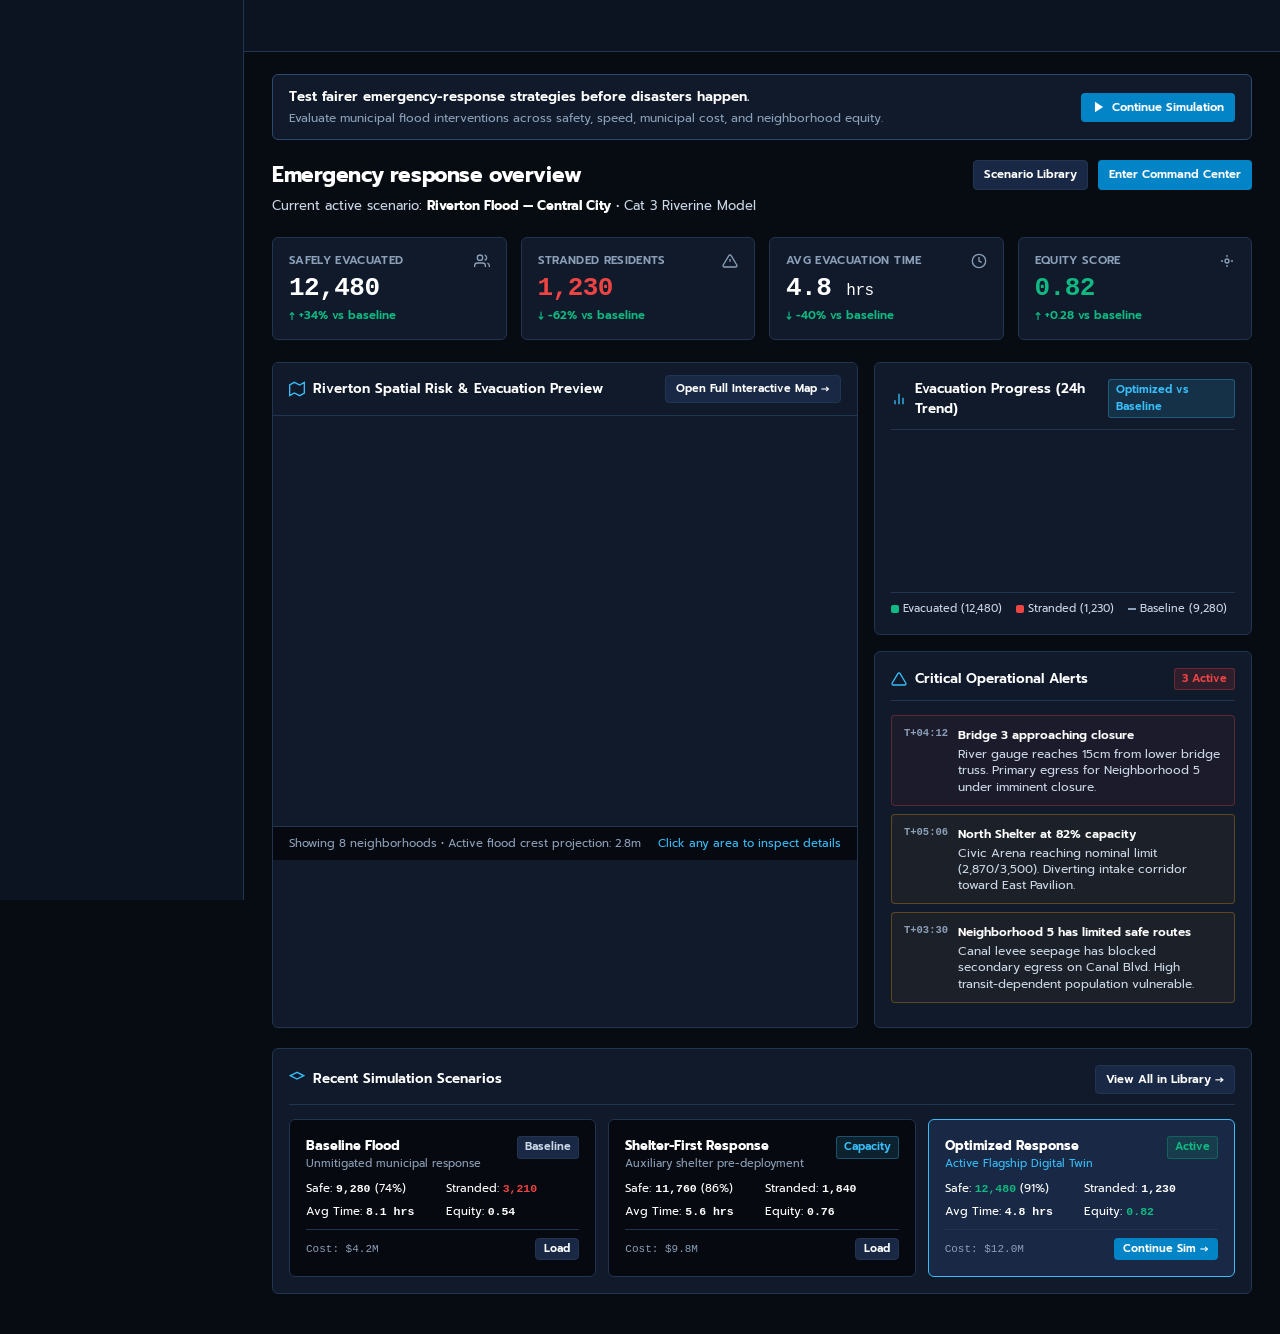
==== index.html @ fa8da75f "initial commit" ====
<!DOCTYPE html>
<html lang="en">
<head>
  <meta charset="UTF-8">
  <meta name="viewport" content="width=device-width, initial-scale=1.0">
  <title>CrisisSim — Emergency Response Digital Twin</title>
  <link rel="stylesheet" href="css/style.css">
  <link rel="stylesheet" href="css/map.css">
</head>
<body>
  <div class="app-container">
    <aside class="app-sidebar" id="app-sidebar"></aside>

    <div class="app-main">
      <header class="app-header" id="app-header"></header>

      <main class="page-viewport">
        <div class="product-statement-banner">
          <div>
            <div class="product-statement-text">Test fairer emergency-response strategies before disasters happen.</div>
            <div class="product-statement-sub">Evaluate municipal flood interventions across safety, speed, municipal cost, and neighborhood equity.</div>
          </div>
          <div class="page-actions">
            <a href="command-center.html" class="btn btn-primary btn-sm">
              <svg width="14" height="14" viewBox="0 0 24 24" fill="currentColor"><polygon points="5 3 19 12 5 21 5 3"></polygon></svg>
              <span>Continue Simulation</span>
            </a>
          </div>
        </div>

        <div class="page-header">
          <div class="page-header-text">
            <h1 class="page-title">Emergency response overview</h1>
            <div class="page-subtitle">Current active scenario: <strong style="color:var(--text-primary);">Riverton Flood — Central City</strong> • Cat 3 Riverine Model</div>
          </div>
          <div class="page-actions">
            <a href="scenarios.html" class="btn btn-secondary btn-sm">Scenario Library</a>
            <a href="command-center.html" class="btn btn-primary btn-sm">Enter Command Center</a>
          </div>
        </div>

        <div class="metrics-grid-4">
          <div class="metric-card">
            <div class="metric-card-top">
              <span class="metric-label">Safely Evacuated</span>
              <svg class="metric-icon" width="16" height="16" viewBox="0 0 24 24" fill="none" stroke="currentColor" stroke-width="2"><path d="M17 21v-2a4 4 0 0 0-4-4H5a4 4 0 0 0-4 4v2"></path><circle cx="9" cy="7" r="4"></circle><path d="M23 21v-2a4 4 0 0 0-3-3.87"></path><path d="M16 3.13a4 4 0 0 1 0 7.75"></path></svg>
            </div>
            <div class="metric-value">12,480</div>
            <div class="metric-sub positive">
              <span>↑ +34% vs baseline</span>
            </div>
          </div>

          <div class="metric-card">
            <div class="metric-card-top">
              <span class="metric-label">Stranded Residents</span>
              <svg class="metric-icon" width="16" height="16" viewBox="0 0 24 24" fill="none" stroke="currentColor" stroke-width="2"><path d="M10.29 3.86L1.82 18a2 2 0 0 0 1.71 3h16.94a2 2 0 0 0 1.71-3L13.71 3.86a2 2 0 0 0-3.42 0z"></path><line x1="12" y1="9" x2="12" y2="13"></line><line x1="12" y1="17" x2="12.01" y2="17"></line></svg>
            </div>
            <div class="metric-value" style="color:var(--accent-danger);">1,230</div>
            <div class="metric-sub positive">
              <span>↓ -62% vs baseline</span>
            </div>
          </div>

          <div class="metric-card">
            <div class="metric-card-top">
              <span class="metric-label">Avg Evacuation Time</span>
              <svg class="metric-icon" width="16" height="16" viewBox="0 0 24 24" fill="none" stroke="currentColor" stroke-width="2"><circle cx="12" cy="12" r="10"></circle><polyline points="12 6 12 12 16 14"></polyline></svg>
            </div>
            <div class="metric-value">4.8 <span style="font-size:16px; font-weight:500;">hrs</span></div>
            <div class="metric-sub positive">
              <span>↓ -40% vs baseline</span>
            </div>
          </div>

          <div class="metric-card">
            <div class="metric-card-top">
              <span class="metric-label">Equity Score</span>
              <svg class="metric-icon" width="16" height="16" viewBox="0 0 24 24" fill="none" stroke="currentColor" stroke-width="2"><circle cx="12" cy="12" r="3"></circle><path d="M3 12h3M18 12h3M12 3v3M12 18v3"></path></svg>
            </div>
            <div class="metric-value" style="color:var(--accent-safe);">0.82</div>
            <div class="metric-sub positive">
              <span>↑ +0.28 vs baseline</span>
            </div>
          </div>
        </div>

        <div style="display:grid; grid-template-columns: 1.55fr 1fr; gap:16px; margin-bottom:20px;">
          <div class="card" style="display:flex; flex-direction:column; padding:0; overflow:hidden;">
            <div class="card-header" style="padding:12px 16px; margin:0; background:var(--bg-card);">
              <div class="card-title">
                <svg width="16" height="16" viewBox="0 0 24 24" fill="none" stroke="currentColor" stroke-width="2"><polygon points="1 6 1 22 8 18 16 22 23 18 23 2 16 6 8 2 1 6"></polygon></svg>
                <span>Riverton Spatial Risk & Evacuation Preview</span>
              </div>
              <a href="command-center.html" class="btn btn-secondary btn-sm" style="font-size:11px;">
                Open Full Interactive Map →
              </a>
            </div>
            <div id="dashboard-map-container" style="height:410px; width:100%;"></div>
            <div style="padding:8px 16px; background:var(--bg-inset); font-size:11.5px; color:var(--text-muted); display:flex; justify-content:space-between; border-top:1px solid var(--border-subtle);">
              <span>Showing 8 neighborhoods • Active flood crest projection: 2.8m</span>
              <span style="color:var(--accent-flood-light);">Click any area to inspect details</span>
            </div>
          </div>

          <div style="display:flex; flex-direction:column; gap:16px;">
            <div class="card">
              <div class="card-header">
                <div class="card-title">
                  <svg width="16" height="16" viewBox="0 0 24 24" fill="none" stroke="currentColor" stroke-width="2"><line x1="18" y1="20" x2="18" y2="10"></line><line x1="12" y1="20" x2="12" y2="4"></line><line x1="6" y1="20" x2="6" y2="14"></line></svg>
                  <span>Evacuation Progress (24h Trend)</span>
                </div>
                <span class="badge badge-info">Optimized vs Baseline</span>
              </div>
              <div id="dashboard-progress-chart" style="height:140px; margin-bottom:8px;"></div>
              <div style="display:flex; gap:14px; font-size:11px; color:var(--text-secondary); border-top:1px solid var(--border-subtle); padding-top:8px;">
                <span style="display:flex; align-items:center; gap:4px;"><span style="width:8px; height:8px; background:var(--accent-safe); border-radius:2px;"></span> Evacuated (12,480)</span>
                <span style="display:flex; align-items:center; gap:4px;"><span style="width:8px; height:8px; background:var(--accent-danger); border-radius:2px;"></span> Stranded (1,230)</span>
                <span style="display:flex; align-items:center; gap:4px;"><span style="width:8px; height:2px; background:var(--text-muted);"></span> Baseline (9,280)</span>
              </div>
            </div>

            <div class="card" style="flex:1;">
              <div class="card-header">
                <div class="card-title">
                  <svg width="16" height="16" viewBox="0 0 24 24" fill="none" stroke="currentColor" stroke-width="2"><path d="M10.29 3.86L1.82 18a2 2 0 0 0 1.71 3h16.94a2 2 0 0 0 1.71-3L13.71 3.86a2 2 0 0 0-3.42 0z"></path></svg>
                  <span>Critical Operational Alerts</span>
                </div>
                <span class="badge badge-danger">3 Active</span>
              </div>
              <div class="alert-item alert-danger">
                <div class="alert-time">T+04:12</div>
                <div>
                  <div class="alert-title">Bridge 3 approaching closure</div>
                  <div class="alert-desc">River gauge reaches 15cm from lower bridge truss. Primary egress for Neighborhood 5 under imminent closure.</div>
                </div>
              </div>
              <div class="alert-item alert-warning">
                <div class="alert-time">T+05:06</div>
                <div>
                  <div class="alert-title">North Shelter at 82% capacity</div>
                  <div class="alert-desc">Civic Arena reaching nominal limit (2,870/3,500). Diverting intake corridor toward East Pavilion.</div>
                </div>
              </div>
              <div class="alert-item alert-warning">
                <div class="alert-time">T+03:30</div>
                <div>
                  <div class="alert-title">Neighborhood 5 has limited safe routes</div>
                  <div class="alert-desc">Canal levee seepage has blocked secondary egress on Canal Blvd. High transit-dependent population vulnerable.</div>
                </div>
              </div>
            </div>
          </div>
        </div>

        <div class="card">
          <div class="card-header">
            <div class="card-title">
              <svg width="16" height="16" viewBox="0 0 24 24" fill="none" stroke="currentColor" stroke-width="2"><polygon points="12 2 2 7 12 12 22 7 12 2"></polygon></svg>
              <span>Recent Simulation Scenarios</span>
            </div>
            <a href="scenarios.html" class="btn btn-secondary btn-sm">View All in Library →</a>
          </div>
          <div style="display:grid; grid-template-columns: repeat(3, 1fr); gap:12px;">
            <div class="card" style="background:var(--bg-inset); border-color:var(--border-subtle);">
              <div style="display:flex; justify-content:space-between; align-items:flex-start; margin-bottom:8px;">
                <div>
                  <div style="font-weight:700; color:var(--text-primary); font-size:13px;">Baseline Flood</div>
                  <div style="font-size:11px; color:var(--text-muted);">Unmitigated municipal response</div>
                </div>
                <span class="badge badge-neutral">Baseline</span>
              </div>
              <div style="display:grid; grid-template-columns: 1fr 1fr; gap:6px; font-size:11.5px; margin:8px 0;">
                <div>Safe: <strong class="tabular-nums">9,280</strong> (74%)</div>
                <div>Stranded: <strong class="tabular-nums" style="color:var(--accent-danger);">3,210</strong></div>
                <div>Avg Time: <strong class="tabular-nums">8.1 hrs</strong></div>
                <div>Equity: <strong class="tabular-nums">0.54</strong></div>
              </div>
              <div style="border-top:1px solid var(--border-subtle); padding-top:8px; display:flex; justify-content:space-between; align-items:center;">
                <span style="font-size:11px; color:var(--text-muted); font-family:var(--font-mono);">Cost: $4.2M</span>
                <a href="command-center.html" class="btn btn-secondary btn-sm" style="padding:2px 8px; font-size:11px;">Load</a>
              </div>
            </div>

            <div class="card" style="background:var(--bg-inset); border-color:var(--border-subtle);">
              <div style="display:flex; justify-content:space-between; align-items:flex-start; margin-bottom:8px;">
                <div>
                  <div style="font-weight:700; color:var(--text-primary); font-size:13px;">Shelter-First Response</div>
                  <div style="font-size:11px; color:var(--text-muted);">Auxiliary shelter pre-deployment</div>
                </div>
                <span class="badge badge-info">Capacity</span>
              </div>
              <div style="display:grid; grid-template-columns: 1fr 1fr; gap:6px; font-size:11.5px; margin:8px 0;">
                <div>Safe: <strong class="tabular-nums">11,760</strong> (86%)</div>
                <div>Stranded: <strong class="tabular-nums">1,840</strong></div>
                <div>Avg Time: <strong class="tabular-nums">5.6 hrs</strong></div>
                <div>Equity: <strong class="tabular-nums">0.76</strong></div>
              </div>
              <div style="border-top:1px solid var(--border-subtle); padding-top:8px; display:flex; justify-content:space-between; align-items:center;">
                <span style="font-size:11px; color:var(--text-muted); font-family:var(--font-mono);">Cost: $9.8M</span>
                <a href="command-center.html" class="btn btn-secondary btn-sm" style="padding:2px 8px; font-size:11px;">Load</a>
              </div>
            </div>

            <div class="card" style="background:var(--bg-surface); border-color:var(--accent-flood-light);">
              <div style="display:flex; justify-content:space-between; align-items:flex-start; margin-bottom:8px;">
                <div>
                  <div style="font-weight:700; color:var(--text-primary); font-size:13px;">Optimized Response</div>
                  <div style="font-size:11px; color:var(--accent-flood-light);">Active Flagship Digital Twin</div>
                </div>
                <span class="badge badge-success">Active</span>
              </div>
              <div style="display:grid; grid-template-columns: 1fr 1fr; gap:6px; font-size:11.5px; margin:8px 0;">
                <div>Safe: <strong class="tabular-nums" style="color:var(--accent-safe);">12,480</strong> (91%)</div>
                <div>Stranded: <strong class="tabular-nums">1,230</strong></div>
                <div>Avg Time: <strong class="tabular-nums">4.8 hrs</strong></div>
                <div>Equity: <strong class="tabular-nums" style="color:var(--accent-safe);">0.82</strong></div>
              </div>
              <div style="border-top:1px solid var(--border-subtle); padding-top:8px; display:flex; justify-content:space-between; align-items:center;">
                <span style="font-size:11px; color:var(--text-muted); font-family:var(--font-mono);">Cost: $12.0M</span>
                <a href="command-center.html" class="btn btn-primary btn-sm" style="padding:2px 8px; font-size:11px;">Continue Sim →</a>
              </div>
            </div>
          </div>
        </div>
      </main>
    </div>
  </div>

  <script src="js/data.js"></script>
  <script src="js/state.js"></script>
  <script src="js/common.js"></script>
  <script src="js/charts.js"></script>
  <script src="js/map.js"></script>
  <script>
    document.addEventListener("DOMContentLoaded", () => {
      CrisisCommon.initShell("dashboard");
      CrisisCharts.renderEvacuationProgressChart("dashboard-progress-chart");
      new RivertonCityMap("dashboard-map-container", { isCompact: true, showControls: false });
    });
  </script>
</body>
</html>
---- css/style.css ----
@import url('https://fonts.googleapis.com/css2?family=Prompt:ital,wght@0,300;0,400;0,500;0,600;0,700;0,800;1,400&display=swap');

:root {
  --bg-primary: #070b12;
  --bg-secondary: #0c1421;
  --bg-card: #101a2b;
  --bg-card-hover: #152238;
  --bg-surface: #192945;
  --bg-inset: #06090f;

  --border-subtle: #223450;
  --border-strong: #2f4870;
  --border-focus: #38bdf8;

  --text-primary: #ffffff;
  --text-secondary: #cbd7e6;
  --text-muted: #8b9fb8;
  --text-inverse: #070b12;

  --accent-flood: #0284c7;
  --accent-flood-light: #38bdf8;
  --accent-safe: #10b981;
  --accent-safe-bg: rgba(16, 185, 129, 0.14);
  --accent-caution: #f59e0b;
  --accent-caution-bg: rgba(245, 158, 11, 0.14);
  --accent-danger: #ef4444;
  --accent-danger-bg: rgba(239, 68, 68, 0.14);
  --accent-cyan: #06b6d4;
  --accent-purple: #8b5cf6;

  --radius-xs: 3px;
  --radius-sm: 4px;
  --radius-md: 6px;
  --radius-lg: 8px;

  --font-sans: 'Prompt', -apple-system, BlinkMacSystemFont, "Segoe UI", Roboto, sans-serif;
  --font-mono: ui-monospace, SFMono-Regular, "SF Mono", Menlo, Consolas, monospace;

  --sidebar-width: 244px;
  --sidebar-collapsed-width: 60px;
  --header-height: 52px;
}

html.theme-light {
  --bg-primary: #f8fafc;
  --bg-secondary: #f1f5f9;
  --bg-card: #ffffff;
  --bg-card-hover: #f8fafc;
  --bg-surface: #e2e8f0;
  --bg-inset: #f1f5f9;

  --border-subtle: #cbd5e1;
  --border-strong: #94a3b8;
  --border-focus: #0284c7;

  --text-primary: #0f172a;
  --text-secondary: #334155;
  --text-muted: #64748b;
  --text-inverse: #ffffff;

  --accent-safe-bg: rgba(16, 185, 129, 0.12);
  --accent-caution-bg: rgba(245, 158, 11, 0.12);
  --accent-danger-bg: rgba(239, 68, 68, 0.12);
}

html.high-contrast {
  --bg-primary: #000000;
  --bg-secondary: #050505;
  --bg-card: #0a0a0a;
  --border-subtle: #ffffff;
  --border-strong: #ffffff;
  --text-primary: #ffffff;
  --text-secondary: #f1f5f9;
  --text-muted: #cbd5e1;
}

html.reduced-motion *,
html.reduced-motion *::before,
html.reduced-motion *::after {
  animation-duration: 0.001ms !important;
  animation-iteration-count: 1 !important;
  transition-duration: 0.001ms !important;
}

html.larger-labels .map-label {
  font-size: 13px !important;
  font-weight: 700 !important;
}

*, *::before, *::after {
  box-sizing: border-box;
  margin: 0;
  padding: 0;
}

body {
  font-family: var(--font-sans);
  background-color: var(--bg-primary);
  color: var(--text-primary);
  line-height: 1.5;
  font-size: 13.5px;
  -webkit-font-smoothing: antialiased;
  min-height: 100vh;
  display: flex;
  overflow-x: hidden;
}

a {
  color: inherit;
  text-decoration: none;
}

button, input, select, textarea {
  font-family: inherit;
  font-size: inherit;
  color: inherit;
}

button:focus-visible, a:focus-visible, input:focus-visible, select:focus-visible {
  outline: 2px solid var(--border-focus);
  outline-offset: 1px;
}

.tabular-nums {
  font-variant-numeric: tabular-nums;
  font-family: var(--font-mono);
}

.app-container {
  display: flex;
  width: 100vw;
  min-height: 100vh;
}

.app-sidebar {
  width: var(--sidebar-width);
  background: var(--bg-secondary);
  border-right: 1px solid var(--border-subtle);
  display: flex;
  flex-direction: column;
  flex-shrink: 0;
  height: 100vh;
  position: sticky;
  top: 0;
  z-index: 40;
  transition: width 0.2s cubic-bezier(0.16, 1, 0.3, 1);
}

.app-sidebar.collapsed {
  width: var(--sidebar-collapsed-width);
}

.app-sidebar.collapsed .brand-text,
.app-sidebar.collapsed .brand-sub,
.app-sidebar.collapsed .nav-section-title,
.app-sidebar.collapsed .nav-item span:not(.badge-count),
.app-sidebar.collapsed .badge-count,
.app-sidebar.collapsed .sidebar-footer {
  display: none !important;
}

.app-sidebar.collapsed .nav-item {
  justify-content: center;
  padding: 10px 0;
}

.app-sidebar.collapsed .sidebar-header {
  padding: 0;
  justify-content: center;
}

.sidebar-header {
  height: var(--header-height);
  padding: 0 16px;
  display: flex;
  align-items: center;
  justify-content: space-between;
  gap: 8px;
  border-bottom: 1px solid var(--border-subtle);
}

.brand-badge {
  display: flex;
  align-items: center;
  gap: 8px;
  font-weight: 700;
  font-size: 15px;
  letter-spacing: -0.01em;
}

.brand-text {
  color: var(--text-primary);
}

.brand-sub {
  font-size: 9.5px;
  font-weight: 600;
  letter-spacing: 0.08em;
  text-transform: uppercase;
  color: var(--text-muted);
  display: block;
  line-height: 1;
  margin-top: 2px;
}

.sidebar-collapse-btn {
  background: transparent;
  border: 1px solid var(--border-subtle);
  color: var(--text-secondary);
  width: 26px;
  height: 26px;
  border-radius: var(--radius-sm);
  display: inline-flex;
  align-items: center;
  justify-content: center;
  cursor: pointer;
  transition: background 0.15s, color 0.15s;
}

.sidebar-collapse-btn:hover {
  background: var(--bg-card);
  color: var(--text-primary);
  border-color: var(--border-strong);
}

.sidebar-nav {
  flex: 1;
  padding: 12px 8px;
  overflow-y: auto;
  display: flex;
  flex-direction: column;
  gap: 2px;
}

.nav-section-title {
  font-size: 10.5px;
  text-transform: uppercase;
  letter-spacing: 0.06em;
  color: var(--text-muted);
  font-weight: 700;
  padding: 14px 10px 5px 10px;
}

.nav-section-title:first-child {
  padding-top: 4px;
}

.nav-item {
  display: flex;
  align-items: center;
  gap: 10px;
  padding: 8px 10px;
  border-radius: var(--radius-sm);
  color: var(--text-secondary);
  font-size: 13px;
  font-weight: 500;
  cursor: default;
  transition: background 0.15s, color 0.15s;
}

.nav-item:hover {
  background: var(--bg-card);
  color: var(--text-primary);
}

.nav-item.active {
  background: var(--bg-surface);
  color: var(--text-primary);
  font-weight: 600;
}

.nav-item svg {
  width: 16px;
  height: 16px;
  flex-shrink: 0;
  stroke-width: 1.9;
  display: inline-block;
  vertical-align: middle;
}

.nav-item .badge-count {
  margin-left: auto;
  font-size: 11px;
  padding: 1px 6px;
  border-radius: var(--radius-xs);
  background: var(--bg-inset);
  color: var(--text-muted);
  border: 1px solid var(--border-subtle);
  font-family: var(--font-mono);
}

.sidebar-footer {
  padding: 12px;
  border-top: 1px solid var(--border-subtle);
  background: var(--bg-inset);
  font-size: 11px;
}

.footer-disclaimer-box {
  padding: 8px 10px;
  border-radius: var(--radius-sm);
  background: var(--bg-card);
  border: 1px solid var(--border-subtle);
  color: var(--text-secondary);
  line-height: 1.4;
}

.app-main {
  flex: 1;
  display: flex;
  flex-direction: column;
  min-width: 0;
  min-height: 100vh;
}

.app-header {
  height: var(--header-height);
  background: var(--bg-secondary);
  border-bottom: 1px solid var(--border-subtle);
  padding: 0 20px;
  display: flex;
  align-items: center;
  justify-content: space-between;
  position: sticky;
  top: 0;
  z-index: 30;
}

.header-left {
  display: flex;
  align-items: center;
  gap: 16px;
}

.header-scenario-selector {
  display: flex;
  align-items: center;
  gap: 8px;
}

.header-scenario-selector label {
  font-size: 11px;
  text-transform: uppercase;
  color: var(--text-muted);
  font-weight: 700;
  letter-spacing: 0.04em;
}

.scenario-select-btn {
  background: var(--bg-card);
  border: 1px solid var(--border-subtle);
  color: var(--text-primary);
  padding: 5px 10px;
  border-radius: var(--radius-sm);
  display: flex;
  align-items: center;
  gap: 8px;
  cursor: pointer;
  font-weight: 500;
  font-size: 12.5px;
}

.scenario-select-btn:hover {
  background: var(--bg-surface);
  border-color: var(--border-strong);
}

.scenario-select-btn svg {
  width: 14px;
  height: 14px;
  stroke-width: 2;
}

.status-badge {
  display: inline-flex;
  align-items: center;
  gap: 6px;
  padding: 3px 8px;
  border-radius: var(--radius-xs);
  font-size: 11px;
  font-weight: 600;
  text-transform: uppercase;
  letter-spacing: 0.04em;
}

.status-badge.status-running {
  background: var(--accent-safe-bg);
  color: var(--accent-safe);
  border: 1px solid rgba(16, 185, 129, 0.35);
}

.status-badge.status-running .pulse-dot {
  width: 6px;
  height: 6px;
  border-radius: 50%;
  background: var(--accent-safe);
  box-shadow: 0 0 6px var(--accent-safe);
}

.status-badge.status-ready {
  background: rgba(56, 189, 248, 0.15);
  color: var(--accent-flood-light);
  border: 1px solid rgba(56, 189, 248, 0.35);
}

.header-clock {
  font-family: var(--font-mono);
  font-size: 12px;
  color: var(--text-secondary);
  background: var(--bg-inset);
  padding: 4px 8px;
  border-radius: var(--radius-xs);
  border: 1px solid var(--border-subtle);
  display: flex;
  align-items: center;
  gap: 6px;
}

.header-clock svg {
  width: 14px;
  height: 14px;
}

.header-right {
  display: flex;
  align-items: center;
  gap: 10px;
}

.icon-btn {
  background: var(--bg-card);
  border: 1px solid var(--border-subtle);
  color: var(--text-secondary);
  width: 32px;
  height: 32px;
  border-radius: var(--radius-sm);
  display: inline-flex;
  align-items: center;
  justify-content: center;
  cursor: pointer;
  position: relative;
  transition: all 0.15s;
}

.icon-btn svg {
  width: 15px;
  height: 15px;
  stroke-width: 1.8;
}

.icon-btn:hover {
  background: var(--bg-surface);
  color: var(--text-primary);
  border-color: var(--border-strong);
}

.icon-btn .badge-dot {
  position: absolute;
  top: 5px;
  right: 5px;
  width: 6px;
  height: 6px;
  background: var(--accent-danger);
  border-radius: 50%;
}

.user-badge {
  display: flex;
  align-items: center;
  gap: 8px;
  padding: 4px 8px;
  background: var(--bg-card);
  border: 1px solid var(--border-subtle);
  border-radius: var(--radius-sm);
  font-size: 12px;
}

.user-avatar-tag {
  width: 20px;
  height: 20px;
  border-radius: var(--radius-xs);
  background: var(--bg-surface);
  color: var(--accent-flood-light);
  font-weight: 700;
  font-size: 10px;
  display: flex;
  align-items: center;
  justify-content: center;
}

.page-viewport {
  flex: 1;
  padding: 22px 28px 40px 28px;
  max-width: 1680px;
  width: 100%;
  margin: 0 auto;
}

.page-header {
  margin-bottom: 22px;
  display: flex;
  align-items: flex-start;
  justify-content: space-between;
  gap: 16px;
  flex-wrap: wrap;
}

.page-header-text .page-title {
  font-size: 21px;
  font-weight: 700;
  letter-spacing: -0.02em;
  color: var(--text-primary);
  margin-bottom: 4px;
}

.page-header-text .page-subtitle {
  font-size: 13px;
  color: var(--text-secondary);
}

.page-actions {
  display: flex;
  align-items: center;
  gap: 10px;
}

.product-statement-banner {
  background: var(--bg-card);
  border: 1px solid var(--border-strong);
  padding: 12px 16px;
  border-radius: var(--radius-md);
  margin-bottom: 20px;
  display: flex;
  align-items: center;
  justify-content: space-between;
  gap: 12px;
}

.product-statement-text {
  font-size: 13.5px;
  font-weight: 600;
  color: var(--text-primary);
}

.product-statement-sub {
  font-size: 12px;
  color: var(--text-muted);
  margin-top: 2px;
}

.card {
  background: var(--bg-card);
  border: 1px solid var(--border-subtle);
  border-radius: var(--radius-md);
  padding: 16px;
  position: relative;
}

.card-header {
  display: flex;
  align-items: center;
  justify-content: space-between;
  margin-bottom: 14px;
  padding-bottom: 10px;
  border-bottom: 1px solid var(--border-subtle);
}

.card-title {
  font-size: 13.5px;
  font-weight: 600;
  color: var(--text-primary);
  display: flex;
  align-items: center;
  gap: 8px;
}

.card-title svg {
  width: 16px;
  height: 16px;
  color: var(--accent-flood-light);
  flex-shrink: 0;
}

.metrics-grid-4 {
  display: grid;
  grid-template-columns: repeat(4, 1fr);
  gap: 14px;
  margin-bottom: 22px;
}

.metric-card {
  background: var(--bg-card);
  border: 1px solid var(--border-subtle);
  border-radius: var(--radius-md);
  padding: 14px 16px;
  display: flex;
  flex-direction: column;
  gap: 4px;
}

.metric-card-top {
  display: flex;
  align-items: center;
  justify-content: space-between;
}

.metric-label {
  font-size: 11.5px;
  font-weight: 600;
  color: var(--text-muted);
  text-transform: uppercase;
  letter-spacing: 0.03em;
}

.metric-icon {
  color: var(--text-muted);
  width: 16px;
  height: 16px;
  flex-shrink: 0;
}

.metric-value {
  font-size: 26px;
  font-weight: 700;
  letter-spacing: -0.02em;
  font-family: var(--font-mono);
  color: var(--text-primary);
  line-height: 1.15;
}

.metric-sub {
  font-size: 11.5px;
  font-weight: 600;
  display: flex;
  align-items: center;
  gap: 4px;
}

.metric-sub.positive {
  color: var(--accent-safe);
}

.metric-sub.danger {
  color: var(--accent-danger);
}

.metric-sub.neutral {
  color: var(--text-secondary);
}

.btn {
  display: inline-flex;
  align-items: center;
  justify-content: center;
  gap: 6px;
  padding: 7px 14px;
  border-radius: var(--radius-sm);
  font-size: 12.5px;
  font-weight: 600;
  cursor: pointer;
  border: 1px solid transparent;
  transition: background 0.15s, border-color 0.15s;
}

.btn svg {
  width: 14px;
  height: 14px;
  flex-shrink: 0;
}

.btn-primary {
  background: var(--accent-flood);
  color: #ffffff;
}

.btn-primary:hover {
  background: #0369a1;
}

.btn-secondary {
  background: var(--bg-surface);
  border-color: var(--border-subtle);
  color: var(--text-primary);
}

.btn-secondary:hover {
  background: var(--bg-card-hover);
  border-color: var(--border-strong);
}

.btn-danger {
  background: var(--accent-danger-bg);
  border-color: var(--accent-danger);
  color: var(--accent-danger);
}

.btn-danger:hover {
  background: rgba(239, 68, 68, 0.25);
}

.btn-sm {
  padding: 5px 10px;
  font-size: 11.5px;
}

.form-group {
  margin-bottom: 14px;
}

.form-label {
  display: block;
  font-size: 12px;
  font-weight: 600;
  color: var(--text-secondary);
  margin-bottom: 5px;
}

.form-control {
  width: 100%;
  padding: 7px 10px;
  background: var(--bg-inset);
  border: 1px solid var(--border-subtle);
  border-radius: var(--radius-sm);
  color: var(--text-primary);
  font-size: 12.5px;
}

.form-control:focus {
  border-color: var(--border-focus);
  outline: none;
}

.slider-container {
  display: flex;
  flex-direction: column;
  gap: 5px;
}

.slider-header {
  display: flex;
  justify-content: space-between;
  font-size: 12px;
}

.slider-val {
  font-family: var(--font-mono);
  font-weight: 700;
  color: var(--accent-flood-light);
}

input[type="range"] {
  -webkit-appearance: none;
  width: 100%;
  height: 6px;
  background: var(--bg-surface);
  border-radius: 999px;
  outline: none;
}

input[type="range"]::-webkit-slider-thumb {
  -webkit-appearance: none;
  width: 16px;
  height: 16px;
  border-radius: 50%;
  background: var(--accent-flood-light);
  cursor: pointer;
  border: 2px solid #000;
  box-shadow: 0 1px 4px rgba(0,0,0,0.4);
}

input[type="range"]::-moz-range-thumb {
  width: 16px;
  height: 16px;
  border-radius: 50%;
  background: var(--accent-flood-light);
  cursor: pointer;
  border: 2px solid #000;
  box-shadow: 0 1px 4px rgba(0,0,0,0.4);
}

.policy-toggle-row {
  display: flex;
  align-items: center;
  justify-content: space-between;
  padding: 8px 10px;
  background: var(--bg-inset);
  border: 1px solid var(--border-subtle);
  border-radius: var(--radius-sm);
  margin-bottom: 6px;
  cursor: default;
  user-select: none;
}

.policy-toggle-row:hover {
  border-color: var(--border-strong);
}

.policy-toggle-text .title {
  font-size: 12px;
  font-weight: 600;
  color: var(--text-primary);
}

.policy-toggle-text .desc {
  font-size: 11px;
  color: var(--text-muted);
}

.switch {
  position: relative;
  display: inline-block;
  width: 36px;
  height: 20px;
  flex-shrink: 0;
  cursor: pointer;
}

.switch input {
  opacity: 0;
  width: 0;
  height: 0;
}

.switch-slider {
  position: absolute;
  top: 0; left: 0; right: 0; bottom: 0;
  background-color: var(--bg-surface);
  border: 1px solid var(--border-subtle);
  transition: 0.18s ease-in-out;
  border-radius: 999px;
}

.switch-slider:before {
  position: absolute;
  content: "";
  height: 14px;
  width: 14px;
  left: 2px;
  bottom: 2px;
  background-color: var(--text-muted);
  transition: 0.18s ease-in-out;
  border-radius: 50%;
}

input:checked + .switch-slider {
  background-color: var(--accent-safe);
  border-color: var(--accent-safe);
}

input:checked + .switch-slider:before {
  transform: translateX(16px);
  background-color: #ffffff;
}

.table-responsive {
  width: 100%;
  overflow-x: auto;
}

.ops-table {
  width: 100%;
  border-collapse: collapse;
  font-size: 12px;
  text-align: left;
}

.ops-table th {
  background: var(--bg-inset);
  color: var(--text-muted);
  font-size: 10.5px;
  font-weight: 700;
  text-transform: uppercase;
  letter-spacing: 0.04em;
  padding: 9px 12px;
  border-bottom: 1px solid var(--border-subtle);
}

.ops-table td {
  padding: 10px 12px;
  border-bottom: 1px solid var(--border-subtle);
  color: var(--text-secondary);
}

.ops-table tbody tr:hover {
  background: var(--bg-card-hover);
}

.ops-table tr.highlight-row {
  background: rgba(6, 182, 212, 0.08);
}

.ops-table tr.highlight-row td {
  color: var(--text-primary);
  font-weight: 600;
}

.badge {
  display: inline-flex;
  align-items: center;
  gap: 4px;
  padding: 2px 7px;
  border-radius: var(--radius-xs);
  font-size: 11px;
  font-weight: 600;
}

.badge-neutral {
  background: var(--bg-surface);
  color: var(--text-secondary);
  border: 1px solid var(--border-subtle);
}

.badge-info {
  background: rgba(56, 189, 248, 0.14);
  color: var(--accent-flood-light);
  border: 1px solid rgba(56, 189, 248, 0.3);
}

.badge-success {
  background: var(--accent-safe-bg);
  color: var(--accent-safe);
  border: 1px solid rgba(16, 185, 129, 0.3);
}

.badge-warning {
  background: var(--accent-caution-bg);
  color: var(--accent-caution);
  border: 1px solid rgba(245, 158, 11, 0.3);
}

.badge-danger {
  background: var(--accent-danger-bg);
  color: var(--accent-danger);
  border: 1px solid rgba(239, 68, 68, 0.3);
}

.alert-item {
  display: flex;
  align-items: flex-start;
  gap: 10px;
  padding: 10px 12px;
  background: var(--bg-inset);
  border-radius: var(--radius-sm);
  border: 1px solid var(--border-subtle);
  margin-bottom: 8px;
  font-size: 12px;
}

.alert-item.alert-danger {
  border-color: rgba(239, 68, 68, 0.3);
  background: rgba(239, 68, 68, 0.05);
}

.alert-item.alert-warning {
  border-color: rgba(245, 158, 11, 0.3);
  background: rgba(245, 158, 11, 0.05);
}

.alert-item.alert-info {
  border-color: rgba(56, 189, 248, 0.3);
  background: rgba(56, 189, 248, 0.05);
}

.alert-time {
  font-family: var(--font-mono);
  font-size: 10.5px;
  color: var(--text-muted);
  font-weight: 600;
  white-space: nowrap;
}

.alert-title {
  font-weight: 600;
  color: var(--text-primary);
  margin-bottom: 2px;
}

.alert-desc {
  color: var(--text-secondary);
  line-height: 1.35;
}

.modal-backdrop {
  position: fixed;
  inset: 0;
  background: rgba(0, 0, 0, 0.8);
  backdrop-filter: blur(2px);
  display: flex;
  align-items: center;
  justify-content: center;
  z-index: 100;
  padding: 16px;
}

.modal-dialog {
  background: var(--bg-card);
  border: 1px solid var(--border-strong);
  border-radius: var(--radius-md);
  width: 100%;
  max-width: 560px;
  box-shadow: 0 12px 30px rgba(0, 0, 0, 0.6);
}

.modal-header {
  padding: 14px 16px;
  border-bottom: 1px solid var(--border-subtle);
  display: flex;
  align-items: center;
  justify-content: space-between;
}

.modal-title {
  font-size: 14px;
  font-weight: 700;
}

.modal-body {
  padding: 16px;
  max-height: 75vh;
  overflow-y: auto;
}

.modal-footer {
  padding: 12px 16px;
  border-top: 1px solid var(--border-subtle);
  display: flex;
  justify-content: flex-end;
  gap: 10px;
  background: var(--bg-inset);
}

.drawer-panel {
  position: fixed;
  top: var(--header-height);
  right: 0;
  bottom: 0;
  width: 360px;
  background: var(--bg-card);
  border-left: 1px solid var(--border-strong);
  z-index: 50;
  display: flex;
  flex-direction: column;
  transform: translateX(100%);
  transition: transform 0.2s ease-out;
  box-shadow: -4px 0 20px rgba(0, 0, 0, 0.5);
}

.drawer-panel.open {
  transform: translateX(0);
}

.toast-container {
  position: fixed;
  bottom: 20px;
  right: 20px;
  display: flex;
  flex-direction: column;
  gap: 8px;
  z-index: 150;
}

.toast {
  background: var(--bg-secondary);
  border: 1px solid var(--border-strong);
  padding: 10px 14px;
  border-radius: var(--radius-sm);
  color: var(--text-primary);
  font-size: 12.5px;
  display: flex;
  align-items: center;
  gap: 8px;
  box-shadow: 0 6px 18px rgba(0, 0, 0, 0.5);
  animation: toastIn 0.2s ease-out;
}

.toast svg {
  width: 16px;
  height: 16px;
  color: var(--accent-safe);
  flex-shrink: 0;
}

@keyframes toastIn {
  from { opacity: 0; transform: translateY(10px); }
  to { opacity: 1; transform: translateY(0); }
}

.doc-article {
  background: var(--bg-card);
  border: 1px solid var(--border-subtle);
  border-radius: var(--radius-md);
  padding: 32px 36px;
}

.doc-section {
  padding-bottom: 28px;
  margin-bottom: 28px;
  border-bottom: 1px solid var(--border-subtle);
}

.doc-section:last-child {
  border-bottom: none;
  padding-bottom: 0;
  margin-bottom: 0;
}

.doc-title {
  font-size: 16px;
  font-weight: 700;
  color: var(--text-primary);
  margin-bottom: 10px;
}

.settings-card {
  background: var(--bg-card);
  border: 1px solid var(--border-subtle);
  border-radius: var(--radius-md);
  padding: 24px;
}

.settings-group {
  padding-bottom: 20px;
  margin-bottom: 20px;
  border-bottom: 1px solid var(--border-subtle);
}

.settings-group:last-child {
  border-bottom: none;
  padding-bottom: 0;
  margin-bottom: 0;
}

.settings-group-title {
  font-size: 14px;
  font-weight: 700;
  color: var(--text-primary);
  margin-bottom: 14px;
  display: flex;
  align-items: center;
  gap: 8px;
}

.settings-group-title svg {
  width: 16px;
  height: 16px;
  color: var(--accent-flood-light);
}

@media print {
  body {
    background: #ffffff !important;
    color: #000000 !important;
  }
  .app-sidebar, .app-header, .btn, .icon-btn, .toast-container, .no-print {
    display: none !important;
  }
  .app-main {
    width: 100% !important;
  }
  .page-viewport {
    padding: 0 !important;
    max-width: 100% !important;
  }
  .card, .doc-article {
    border: 1px solid #ccc !important;
    background: #fff !important;
    color: #000 !important;
    break-inside: avoid;
  }
}

@media (max-width: 1024px) {
  :root {
    --sidebar-width: 210px;
  }
  .metrics-grid-4 {
    grid-template-columns: repeat(2, 1fr);
  }
}

@media (max-width: 768px) {
  body {
    flex-direction: column;
  }
  .app-sidebar {
    width: 100%;
    height: auto;
    position: relative;
    border-right: none;
    border-bottom: 1px solid var(--border-subtle);
  }
  .sidebar-nav {
    display: none;
  }
  .sidebar-nav.mobile-open {
    display: flex;
  }
  .metrics-grid-4 {
    grid-template-columns: 1fr;
  }
  .page-viewport {
    padding: 14px;
  }
}
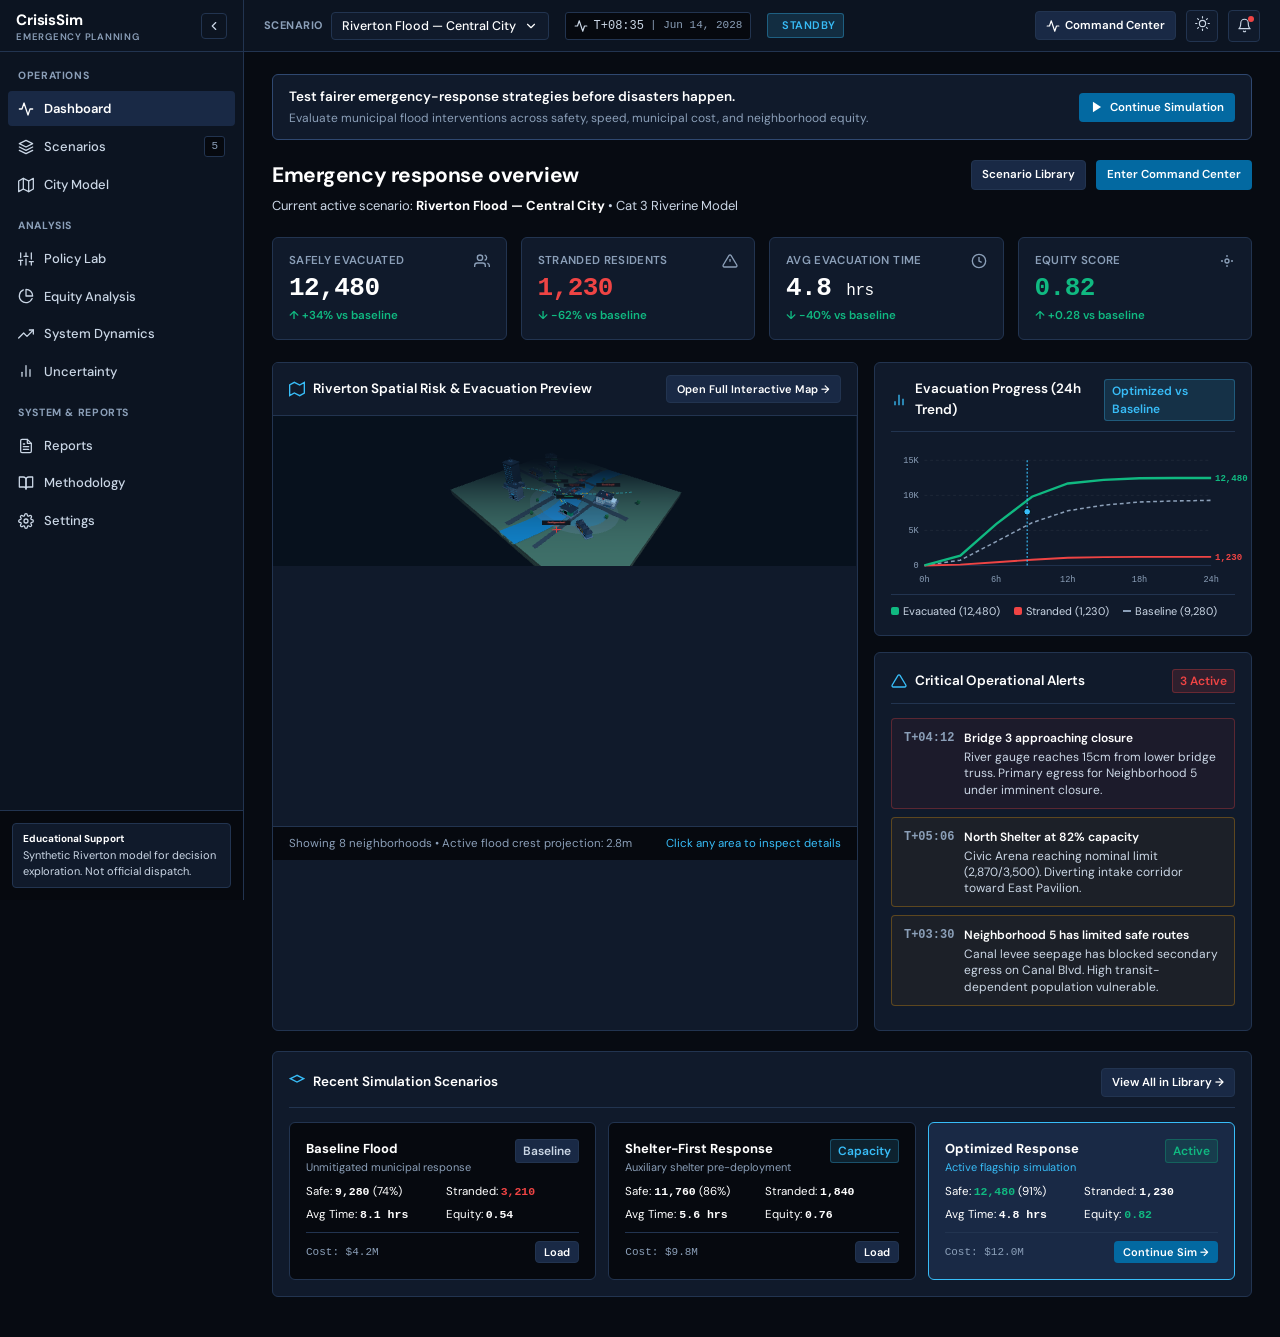
==== commit 933886c4: "charts, full 3D map implementation" ====
--- a/index.html
+++ b/index.html
@@ -3,7 +3,7 @@
 <head>
   <meta charset="UTF-8">
   <meta name="viewport" content="width=device-width, initial-scale=1.0">
-  <title>CrisisSim — Emergency Response Digital Twin</title>
+  <title>CrisisSim — Emergency Response Simulation</title>
   <link rel="stylesheet" href="css/style.css">
   <link rel="stylesheet" href="css/map.css">
 </head>
@@ -206,7 +206,7 @@
               <div style="display:flex; justify-content:space-between; align-items:flex-start; margin-bottom:8px;">
                 <div>
                   <div style="font-weight:700; color:var(--text-primary); font-size:13px;">Optimized Response</div>
-                  <div style="font-size:11px; color:var(--accent-flood-light);">Active Flagship Digital Twin</div>
+                  <div style="font-size:11px; color:var(--accent-flood-light);">Active flagship simulation</div>
                 </div>
                 <span class="badge badge-success">Active</span>
               </div>
@@ -236,7 +236,7 @@
     document.addEventListener("DOMContentLoaded", () => {
       CrisisCommon.initShell("dashboard");
       CrisisCharts.renderEvacuationProgressChart("dashboard-progress-chart");
-      new RivertonCityMap("dashboard-map-container", { isCompact: true, showControls: false });
+      window.mountConfiguredRivertonMap("dashboard-map-container", { isCompact: true, showControls: false, showLegend: false });
     });
   </script>
 </body>
--- a/css/style.css
+++ b/css/style.css
@@ -1,4 +1,4 @@
-@import url('https://fonts.googleapis.com/css2?family=Prompt:ital,wght@0,300;0,400;0,500;0,600;0,700;0,800;1,400&display=swap');
+@import url('https://fonts.googleapis.com/css2?family=DM+Sans:opsz,wght@9..40,400;9..40,500;9..40,600;9..40,700&display=swap');
 
 :root {
   --bg-primary: #070b12;
@@ -17,7 +17,7 @@
   --text-muted: #8b9fb8;
   --text-inverse: #070b12;
 
-  --accent-flood: #0284c7;
+  --accent-flood: #0369a1;
   --accent-flood-light: #38bdf8;
   --accent-safe: #10b981;
   --accent-safe-bg: rgba(16, 185, 129, 0.14);
@@ -33,7 +33,7 @@
   --radius-md: 6px;
   --radius-lg: 8px;
 
-  --font-sans: 'Prompt', -apple-system, BlinkMacSystemFont, "Segoe UI", Roboto, sans-serif;
+  --font-sans: 'DM Sans', ui-sans-serif, system-ui, sans-serif;
   --font-mono: ui-monospace, SFMono-Regular, "SF Mono", Menlo, Consolas, monospace;
 
   --sidebar-width: 244px;
@@ -121,6 +121,35 @@
   outline-offset: 1px;
 }
 
+::selection {
+  background: var(--accent-flood);
+  color: #ffffff;
+}
+
+* {
+  scrollbar-width: thin;
+  scrollbar-color: var(--border-strong) var(--bg-secondary);
+}
+
+*::-webkit-scrollbar {
+  width: 10px;
+  height: 10px;
+}
+
+*::-webkit-scrollbar-track {
+  background: var(--bg-secondary);
+}
+
+*::-webkit-scrollbar-thumb {
+  background: var(--border-strong);
+  border: 2px solid var(--bg-secondary);
+  border-radius: 8px;
+}
+
+*::-webkit-scrollbar-thumb:hover {
+  background: var(--text-muted);
+}
+
 .tabular-nums {
   font-variant-numeric: tabular-nums;
   font-family: var(--font-mono);
@@ -143,7 +172,6 @@
   position: sticky;
   top: 0;
   z-index: 40;
-  transition: width 0.2s cubic-bezier(0.16, 1, 0.3, 1);
 }
 
 .app-sidebar.collapsed {
@@ -394,7 +422,6 @@
   height: 6px;
   border-radius: 50%;
   background: var(--accent-safe);
-  box-shadow: 0 0 6px var(--accent-safe);
 }
 
 .status-badge.status-ready {
@@ -867,7 +894,7 @@
 .ops-table th {
   background: var(--bg-inset);
   color: var(--text-muted);
-  font-size: 10.5px;
+  font-size: 12px;
   font-weight: 700;
   text-transform: uppercase;
   letter-spacing: 0.04em;
@@ -900,7 +927,7 @@
   gap: 4px;
   padding: 2px 7px;
   border-radius: var(--radius-xs);
-  font-size: 11px;
+  font-size: 12px;
   font-weight: 600;
 }
 
@@ -963,7 +990,7 @@
 
 .alert-time {
   font-family: var(--font-mono);
-  font-size: 10.5px;
+  font-size: 12px;
   color: var(--text-muted);
   font-weight: 600;
   white-space: nowrap;
@@ -1112,10 +1139,9 @@
 }
 
 .settings-card {
-  background: var(--bg-card);
-  border: 1px solid var(--border-subtle);
-  border-radius: var(--radius-md);
-  padding: 24px;
+  background: transparent;
+  border: 0;
+  padding: 0;
 }
 
 .settings-group {
@@ -1144,6 +1170,50 @@
   width: 16px;
   height: 16px;
   color: var(--accent-flood-light);
+}
+
+.equity-table {
+  min-width: 1080px;
+}
+
+.equity-table th:nth-child(2),
+.equity-table th:nth-child(4),
+.equity-table th:nth-child(5),
+.equity-table th:nth-child(6),
+.equity-table th:nth-child(8) {
+  text-align: right;
+}
+
+.equity-table td {
+  vertical-align: middle;
+}
+
+.equity-number {
+  text-align: right;
+  white-space: nowrap;
+}
+
+.equity-neighborhood-name {
+  color: var(--text-primary);
+  font-weight: 600;
+}
+
+.equity-neighborhood-code,
+.equity-distance {
+  color: var(--text-muted);
+  font-size: 12px;
+}
+
+.equity-distance {
+  display: inline-block;
+  margin-left: 3px;
+  white-space: nowrap;
+}
+
+.equity-table-empty {
+  color: var(--text-secondary);
+  padding: 22px 12px !important;
+  text-align: center;
 }
 
 @media print {
--- a/css/map.css
+++ b/css/map.css
@@ -0,0 +1,290 @@
+.map-container {
+  position: relative;
+  width: 100%;
+  height: 100%;
+  min-height: 480px;
+  background: #060a12;
+  border: 1px solid var(--border-subtle);
+  border-radius: var(--radius-md);
+  overflow: hidden;
+  user-select: none;
+}
+
+.map-svg {
+  width: 100%;
+  height: 100%;
+  display: block;
+  font-family: var(--font-sans);
+}
+
+.map-layer {
+  transition: opacity 0.25s ease-out;
+}
+
+.map-layer.hidden {
+  opacity: 0;
+  pointer-events: none;
+}
+
+.map-river {
+  fill: none;
+  stroke: #0284c7;
+  stroke-width: 26;
+  stroke-linecap: round;
+  stroke-linejoin: round;
+  opacity: 0.95;
+}
+
+.map-river-inner {
+  fill: none;
+  stroke: #38bdf8;
+  stroke-width: 16;
+  stroke-linecap: round;
+  stroke-linejoin: round;
+  opacity: 0.7;
+}
+
+.map-flood-zone {
+  fill: #0284c7;
+  opacity: 0.35;
+  transition: opacity 0.3s, fill 0.3s;
+}
+
+.map-flood-risk {
+  fill: #0369a1;
+  opacity: 0.22;
+}
+
+.map-neighborhood {
+  fill: rgba(25, 41, 69, 0.5);
+  stroke: rgba(148, 163, 184, 0.3);
+  stroke-width: 1.2;
+  cursor: default;
+  transition: fill 0.15s, stroke 0.15s;
+}
+
+.map-neighborhood:hover {
+  fill: rgba(56, 189, 248, 0.18);
+  stroke: var(--accent-flood-light);
+  stroke-width: 1.8;
+}
+
+.map-neighborhood.selected {
+  fill: rgba(56, 189, 248, 0.25);
+  stroke: var(--accent-flood-light);
+  stroke-width: 2.2;
+}
+
+.map-neighborhood.critical-risk {
+  fill: rgba(239, 68, 68, 0.2);
+  stroke: rgba(239, 68, 68, 0.75);
+}
+
+.map-road-minor {
+  fill: none;
+  stroke: #1e293b;
+  stroke-width: 2.2;
+}
+
+.map-road-arterial {
+  fill: none;
+  stroke: #334155;
+  stroke-width: 3.8;
+}
+
+.map-route-safe {
+  fill: none;
+  stroke: #06b6d4;
+  stroke-width: 4;
+  stroke-dasharray: 6 3;
+  animation: routeDash 1.2s linear infinite;
+}
+
+@keyframes routeDash {
+  from { stroke-dashoffset: 18; }
+  to { stroke-dashoffset: 0; }
+}
+
+.map-agent-dot {
+  fill: #facc15;
+  stroke: #000000;
+  stroke-width: 1;
+}
+
+.map-bridge {
+  stroke: #94a3b8;
+  stroke-width: 5;
+  stroke-linecap: square;
+}
+
+.map-bridge.closed {
+  stroke: var(--accent-danger);
+}
+
+.map-marker {
+  cursor: default;
+  filter: drop-shadow(0 2px 4px rgba(0,0,0,0.7));
+  transition: transform 0.15s;
+}
+
+.map-marker:hover {
+  transform: scale(1.15);
+}
+
+.map-controls-overlay {
+  position: absolute;
+  top: 12px;
+  left: 12px;
+  right: 12px;
+  display: flex;
+  justify-content: space-between;
+  align-items: flex-start;
+  pointer-events: none;
+  z-index: 10;
+}
+
+.map-control-group {
+  background: rgba(12, 20, 33, 0.94);
+  border: 1px solid var(--border-subtle);
+  border-radius: var(--radius-sm);
+  padding: 4px 6px;
+  display: flex;
+  align-items: center;
+  gap: 4px;
+  pointer-events: auto;
+  box-shadow: 0 4px 12px rgba(0, 0, 0, 0.4);
+}
+
+.map-layer-btn {
+  background: transparent;
+  border: 1px solid transparent;
+  color: var(--text-secondary);
+  padding: 4px 8px;
+  border-radius: var(--radius-xs);
+  font-size: 11px;
+  font-weight: 500;
+  display: flex;
+  align-items: center;
+  gap: 5px;
+  cursor: pointer;
+}
+
+.map-layer-btn:hover {
+  background: var(--bg-surface);
+  color: var(--text-primary);
+}
+
+.map-layer-btn.active {
+  background: var(--bg-surface);
+  border-color: var(--border-strong);
+  color: var(--accent-flood-light);
+  font-weight: 600;
+}
+
+.map-legend {
+  position: absolute;
+  bottom: 12px;
+  left: 12px;
+  background: rgba(12, 20, 33, 0.95);
+  border: 1px solid var(--border-subtle);
+  border-radius: var(--radius-sm);
+  padding: 8px 12px;
+  font-size: 11px;
+  color: var(--text-secondary);
+  pointer-events: auto;
+  z-index: 10;
+  max-width: 320px;
+  box-shadow: 0 4px 12px rgba(0,0,0,0.5);
+}
+
+.map-legend-title {
+  font-size: 10px;
+  text-transform: uppercase;
+  font-weight: 700;
+  color: var(--text-muted);
+  letter-spacing: 0.05em;
+  margin-bottom: 6px;
+}
+
+.legend-grid {
+  display: grid;
+  grid-template-columns: repeat(2, 1fr);
+  gap: 4px 12px;
+}
+
+.legend-item {
+  display: flex;
+  align-items: center;
+  gap: 6px;
+}
+
+.legend-swatch {
+  width: 12px;
+  height: 8px;
+  border-radius: 1px;
+  flex-shrink: 0;
+}
+
+.legend-swatch.swatch-flood { background: #0284c7; }
+.legend-swatch.swatch-risk { background: #0369a1; opacity: 0.5; }
+.legend-swatch.swatch-route { background: #06b6d4; height: 3px; }
+.legend-swatch.swatch-closed { background: var(--accent-danger); height: 3px; }
+.legend-swatch.swatch-agent { background: #facc15; border-radius: 50%; width: 7px; height: 7px; }
+.legend-swatch.swatch-shelter { background: var(--accent-safe); }
+.legend-swatch.swatch-hospital { background: var(--accent-danger); }
+
+.map-scale-compass {
+  position: absolute;
+  bottom: 12px;
+  right: 12px;
+  background: rgba(12, 20, 33, 0.95);
+  border: 1px solid var(--border-subtle);
+  border-radius: var(--radius-sm);
+  padding: 6px 10px;
+  display: flex;
+  flex-direction: column;
+  align-items: center;
+  gap: 4px;
+  font-size: 10px;
+  font-family: var(--font-mono);
+  color: var(--text-muted);
+  pointer-events: none;
+}
+
+.scale-bar {
+  display: flex;
+  align-items: center;
+  gap: 4px;
+}
+
+.scale-line {
+  width: 48px;
+  height: 3px;
+  background: var(--text-muted);
+  position: relative;
+}
+
+.scale-line::before, .scale-line::after {
+  content: "";
+  position: absolute;
+  top: -3px;
+  width: 1px;
+  height: 9px;
+  background: var(--text-muted);
+}
+.scale-line::before { left: 0; }
+.scale-line::after { right: 0; }
+
+.map-tooltip {
+  position: absolute;
+  background: rgba(16, 26, 43, 0.98);
+  border: 1px solid var(--border-strong);
+  border-radius: var(--radius-xs);
+  padding: 6px 10px;
+  font-size: 11px;
+  color: var(--text-primary);
+  pointer-events: none;
+  z-index: 20;
+  box-shadow: 0 4px 12px rgba(0,0,0,0.5);
+  display: none;
+}
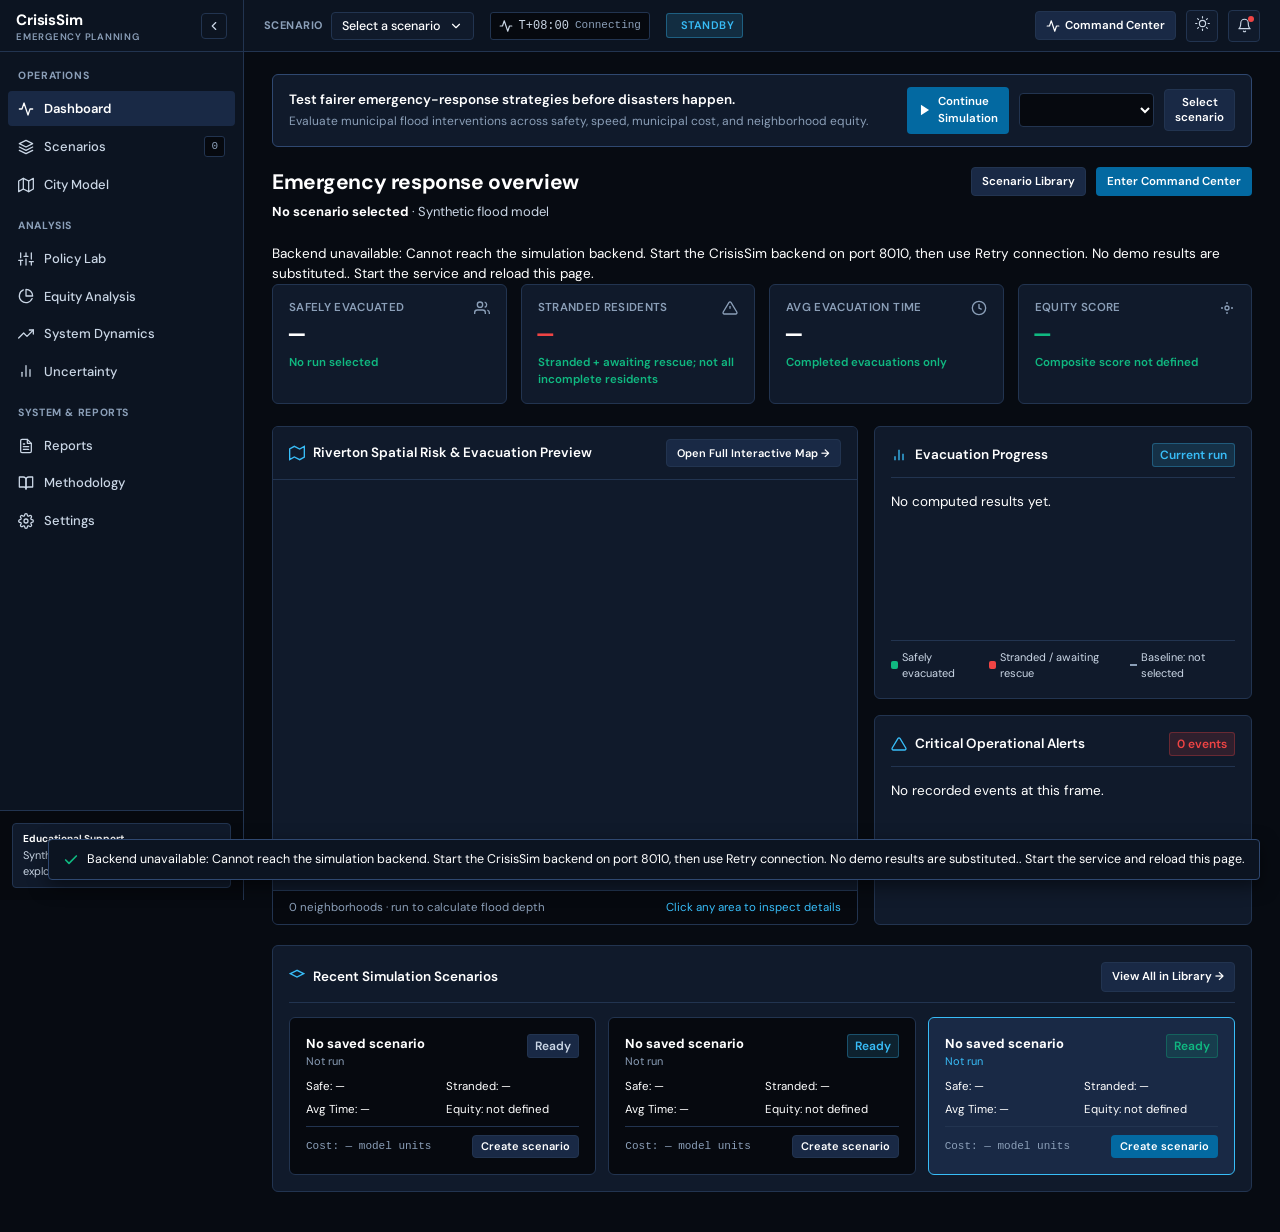
==== commit b84c83bd: "complete UI rework, revive previously lost sections, all pages revamp" ====
--- a/index.html
+++ b/index.html
@@ -227,17 +227,6 @@
     </div>
   </div>
 
-  <script src="js/data.js"></script>
-  <script src="js/state.js"></script>
-  <script src="js/common.js"></script>
-  <script src="js/charts.js"></script>
-  <script src="js/map.js"></script>
-  <script>
-    document.addEventListener("DOMContentLoaded", () => {
-      CrisisCommon.initShell("dashboard");
-      CrisisCharts.renderEvacuationProgressChart("dashboard-progress-chart");
-      window.mountConfiguredRivertonMap("dashboard-map-container", { isCompact: true, showControls: false, showLegend: false });
-    });
-  </script>
+  <script type="module" src="js/frontend.js"></script>
 </body>
 </html>
--- a/css/map.css
+++ b/css/map.css
@@ -124,11 +124,11 @@
 .map-marker {
   cursor: default;
   filter: drop-shadow(0 2px 4px rgba(0,0,0,0.7));
-  transition: transform 0.15s;
+  transition: opacity 0.15s ease-out;
 }
 
 .map-marker:hover {
-  transform: scale(1.15);
+  opacity: 0.82;
 }
 
 .map-controls-overlay {
@@ -288,3 +288,170 @@
   box-shadow: 0 4px 12px rgba(0,0,0,0.5);
   display: none;
 }
+
+.map-load-state {
+  width: 100%;
+  height: 100%;
+  min-height: 100%;
+  display: grid;
+  align-content: center;
+  justify-items: center;
+  gap: 6px;
+  padding: 24px;
+  background: #07111d;
+  border: 1px solid var(--border-subtle);
+  color: var(--text-secondary);
+  text-align: center;
+}
+
+.map-load-state strong {
+  color: var(--text-primary);
+  font-size: 14px;
+}
+
+.map-load-state span {
+  font-size: 12px;
+}
+
+.map-load-state-error strong {
+  color: var(--accent-danger);
+}
+
+.map-load-state.compact {
+  min-height: 0;
+}
+
+.map-3d-shell {
+  position: relative;
+  width: 100%;
+  height: 100%;
+  min-height: 480px;
+  overflow: hidden;
+  background: #07111d;
+  border: 1px solid var(--border-subtle);
+  border-radius: var(--radius-md);
+}
+
+.map-3d-shell.compact {
+  min-height: 0;
+}
+
+.map-3d-canvas {
+  position: absolute;
+  inset: 0;
+}
+
+.map-3d-canvas canvas {
+  display: block;
+  width: 100%;
+  height: 100%;
+  touch-action: none;
+}
+
+.map-3d-toolbar,
+.map-3d-legend,
+.map-3d-hint {
+  position: absolute;
+  z-index: 2;
+  background: rgba(7, 17, 29, 0.92);
+  border: 1px solid rgba(126, 171, 203, 0.34);
+  color: var(--text-secondary);
+}
+
+.map-3d-toolbar {
+  top: 12px;
+  left: 12px;
+  right: 12px;
+  min-height: 36px;
+  padding: 5px 7px 5px 10px;
+  display: flex;
+  align-items: center;
+  justify-content: space-between;
+  gap: 12px;
+  border-radius: var(--radius-sm);
+}
+
+.map-3d-status,
+.map-3d-actions,
+.map-3d-legend {
+  display: flex;
+  align-items: center;
+  gap: 8px;
+}
+
+.map-3d-status {
+  font-size: 12px;
+}
+
+.map-3d-status strong {
+  color: var(--text-primary);
+  font-weight: 600;
+}
+
+.map-3d-status-dot {
+  width: 7px;
+  height: 7px;
+  background: var(--accent-safe);
+  border-radius: 50%;
+}
+
+.map-3d-action {
+  min-height: 25px;
+  padding: 3px 8px;
+  border: 1px solid var(--border-subtle);
+  border-radius: var(--radius-xs);
+  background: var(--bg-secondary);
+  color: var(--text-secondary);
+  font-size: 11px;
+  cursor: pointer;
+}
+
+.map-3d-action:hover {
+  color: var(--text-primary);
+  border-color: var(--border-strong);
+  background: var(--bg-surface);
+}
+
+.map-3d-legend {
+  bottom: 12px;
+  left: 12px;
+  display: grid;
+  grid-template-columns: repeat(2, minmax(0, 1fr));
+  max-width: calc(100% - 24px);
+  padding: 7px 9px;
+  border-radius: var(--radius-sm);
+  font-size: 11px;
+}
+
+.legend-dot {
+  display: inline-block;
+  width: 7px;
+  height: 7px;
+  margin-right: 4px;
+  border-radius: 50%;
+  vertical-align: 1px;
+}
+
+.legend-dot.flood { background: #159fe8; }
+.legend-dot.route { background: #45e0e7; }
+.legend-dot.safe { background: #21d49b; }
+.legend-dot.risk { background: #769bc8; }
+.legend-dot.closed { background: #ef4444; border-radius: 0; }
+.legend-dot.resident { background: #f7c84a; }
+.legend-dot.hospital { background: #ff7770; }
+
+.map-3d-hint {
+  right: 12px;
+  bottom: 130px;
+  padding: 6px 8px;
+  border-radius: var(--radius-sm);
+  font-size: 11px;
+  color: var(--text-secondary);
+}
+
+@media (max-width: 700px) {
+  .map-3d-toolbar { align-items: flex-start; }
+  .map-3d-status { flex-wrap: wrap; }
+  .map-3d-hint { display: none; }
+  .map-3d-legend { gap: 6px; font-size: 10px; }
+}
